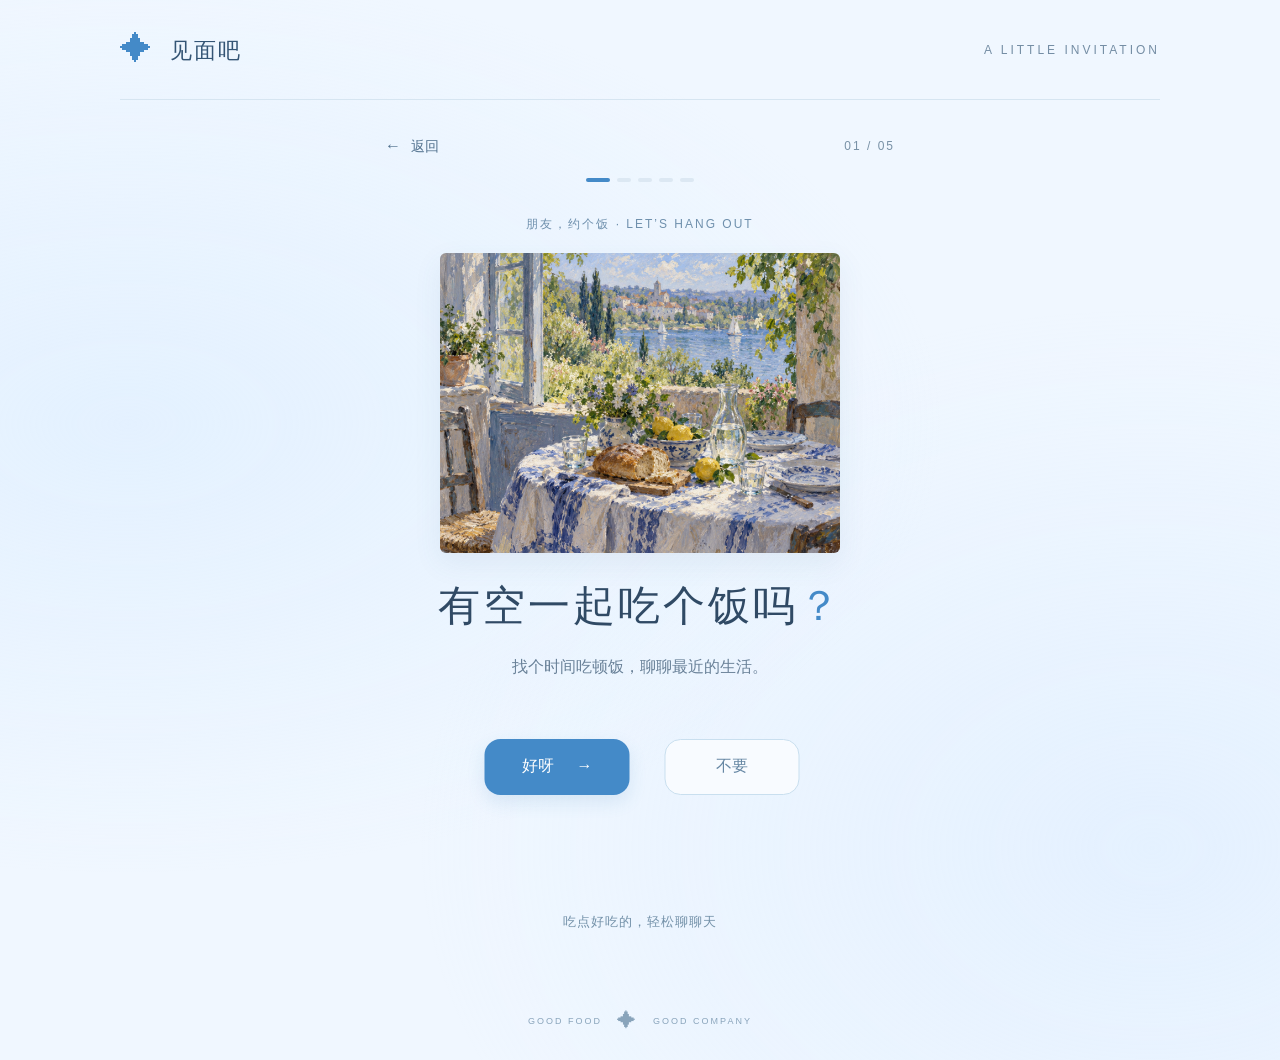
==== index.html @ f50f6c0e "Publish blue friends meal invitation with impressionist artwork and matching food poster" ====
<!doctype html>
<html lang="zh-CN"><head><meta charset="UTF-8"><meta name="viewport" content="width=device-width, initial-scale=1, viewport-fit=cover"><meta name="theme-color" content="#f0f7ff"><title>见面吧 · 一份约饭邀请</title><link rel="stylesheet" href="style.css"></head>
<body><div class="shell"><header><a class="brand" href="#1"><span>✦</span> 见面吧</a><span class="edition">A LITTLE INVITATION</span></header><main><nav class="topline"><button class="back" id="back" aria-label="返回上一页">← <span>返回</span></button><span id="stepText">01 / 05</span></nav><div class="progress" aria-label="邀约进度"><i></i><i></i><i></i><i></i><i></i></div>
<section id="page1" class="page"><div class="eyebrow">朋友，约个饭 · LET’S HANG OUT</div><img class="art" src="impressionist-table.png" alt="印象派油画：窗边浅蓝色餐桌与河畔花园"><h1>有空一起<br>吃个饭吗<span>？</span></h1><p class="subtitle">找个时间吃顿饭，聊聊最近的生活。</p><div class="play-area" id="playArea"><button id="yes" class="primary">好呀 <span>→</span></button><button id="no" class="secondary">不要</button></div><p class="whisper">吃点好吃的，轻松聊聊天</p></section>
<section id="page2" class="page" hidden><div class="eyebrow">约饭成功 · SOUNDS GOOD</div><div class="shy" aria-label="笑脸和庆祝">😄<span>🙌</span></div><h1>那就说好啦<span>！</span></h1><p class="subtitle">那就一起好好吃顿饭。<br>一起挑个好时间吧。</p><button class="primary wide" data-next="3">继续 <span>→</span></button><p class="whisper">好吃的值得一起分享</p></section>
<section id="page3" class="page" hidden><div class="eyebrow">留一点时间 · MAKE A LITTLE TIME</div><div class="small-icon">🗓️</div><h1>哪天见面呢<span>？</span></h1><p class="subtitle">选个彼此方便的时间，不用赶。</p><form id="dateForm"><label for="date">吃饭日期</label><input type="date" id="date" required><label for="time">见面时间</label><input type="time" id="time" required value="17:00"><p id="dateError" class="error" role="alert"></p><button type="submit" class="primary wide">选好了，去挑好吃的 <span>→</span></button></form></section>
<section id="page4" class="page" hidden><div class="eyebrow">一起好好吃饭 · SOMETHING DELICIOUS</div><h1>想一起吃什么<span>？</span></h1><p class="subtitle">看看今天想吃哪一口。</p><div id="foods" class="food-grid" role="group" aria-label="选择餐食"></div><p class="whisper">选中喜欢的，就安排这家口味</p></section>
<section id="page5" class="page" hidden><div class="eyebrow">约饭小票 · SEE YOU SOON</div><div class="ticket"><div class="result-art" id="resultArt" role="img" aria-label="所选餐食"></div><h1>见面吧<span>，</span><br>就这么说定了。</h1><p class="ticket-note">好好吃饭，顺便聊聊最近。</p><div class="perforation"></div><dl><div><dt>吃饭日期</dt><dd id="resultDate"></dd></div><div><dt>见面时间</dt><dd id="resultTime"></dd></div><div><dt>一起去吃</dt><dd id="resultFood"></dd></div></dl><span class="ticket-footer">GOOD FOOD · GOOD COMPANY</span></div><button id="save" class="save wide">↓ 保存海报</button><button id="share" class="share">分享约饭安排 ↗</button><p id="saveStatus" class="whisper" role="status"></p><div id="posterPreview" hidden><p>长按图片也可以保存</p><img id="posterImage" alt="约饭海报"></div></section>
</main><footer><span>GOOD FOOD</span><b>✦</b><span>GOOD COMPANY</span></footer></div><script src="app.js"></script></body></html>
---- style.css ----
:root{font-family:-apple-system,BlinkMacSystemFont,"PingFang SC","Microsoft YaHei",sans-serif;color:#304a65;background:#f0f7ff;font-synthesis:none;--blue:#448ac8;--muted:#698198}*{box-sizing:border-box}body{margin:0;background:radial-gradient(ellipse at 10% 40%,#d9ecff88,transparent 50%),radial-gradient(ellipse at 90% 80%,#d7eaff77,transparent 45%),#f0f7ff}button,a,input{-webkit-tap-highlight-color:transparent}button,input{font:inherit}button{cursor:pointer;touch-action:manipulation;border:0}button:focus-visible,a:focus-visible,input:focus-visible{outline:3px solid #2369a6;outline-offset:5px}button:active{filter:brightness(.97)}.shell{max-width:1120px;margin:auto;min-height:100svh;display:flex;flex-direction:column;padding:0 40px}header{height:100px;display:flex;align-items:center;justify-content:space-between;border-bottom:1px solid #d6e5f1}.brand{text-decoration:none;font-weight:650;font-size:22px;color:#345575;letter-spacing:2px}.brand span{font-size:32px;color:var(--blue);vertical-align:-2px;margin-right:8px}.edition{font-size:12px;letter-spacing:3px;color:#748da4}main{width:100%;max-width:510px;margin:32px auto 40px;flex:1}.topline{display:flex;align-items:center;justify-content:space-between;color:#7891a6;font-size:12px;letter-spacing:2px}.back{background:transparent;color:#52728f;padding:10px 0;min-width:65px;min-height:44px;text-align:left;font-size:16px;letter-spacing:0}.back span{font-size:14px;margin-left:6px}.progress{display:flex;gap:7px;margin:10px auto 34px;width:108px}.progress i{height:4px;width:16px;border-radius:5px;background:#dce8f3}.progress i.current{background:var(--blue);width:28px}.progress i.done{background:#a8cdec}.page{text-align:center;animation:arrive .4s ease}.page[hidden]{display:none}.eyebrow{font-size:12px;letter-spacing:2px;color:#6f90ad;margin-bottom:10px}.art{display:block;width:220px;height:190px;object-fit:cover;margin:0 auto 12px;border-radius:36px;mix-blend-mode:multiply}h1{font-family:"Songti SC","Noto Serif CJK SC",STSong,serif;font-weight:600;font-size:42px;line-height:1.42;letter-spacing:3px;margin:10px 0 15px}h1 span{color:var(--blue)}.subtitle{font-size:16px;line-height:1.9;color:var(--muted);margin:0 0 24px}.primary,.secondary,.save{border-radius:16px;min-height:56px;padding:15px 28px;font-weight:600;font-size:16px}.primary{background:var(--blue);color:white;box-shadow:0 7px 18px #4385b724}.primary span{margin-left:18px}.secondary{background:#f8fbff;color:#6687a4;border:1px solid #c9dfef}.play-area{height:190px;position:relative;width:100%;max-width:460px;margin:0 auto}.play-area button{position:absolute;top:32%;transform:translate(-50%,-50%);transition:left 360ms ease,top 360ms ease,transform 360ms ease}.play-area #yes{left:32%;z-index:10;min-width:145px}.play-area #no{left:70%;width:135px;padding:14px 6px}.play-area.escaped #yes{left:50%;top:50%;transform:translate(-50%,-50%);z-index:100}.play-area.escaped #no{transform:translate(0,0)}.whisper{font-size:13px;line-height:1.7;letter-spacing:1px;color:#7290a8;margin:15px 0}.wide{display:block;width:100%;max-width:360px;margin:26px auto 0}.shy{font-size:98px;padding:55px 0 35px;position:relative}.shy span{font-size:45px;display:inline-block;transform:rotate(14deg);margin-left:-15px}.small-icon{font-size:60px;margin:28px 0}form{text-align:left;max-width:360px;margin:34px auto 0}label{display:block;color:#476c8d;font-size:14px;margin:20px 0 10px}input{width:100%;min-width:0;min-height:58px;border:1px solid #cfdfed;border-radius:14px;padding:15px;background:#f8fbff;color:#365a78;font-size:17px;appearance:none}.error{color:#ae3e45;font-size:14px;min-height:18px;margin:8px 0}.food-grid{display:grid;grid-template-columns:repeat(3,minmax(0,1fr));gap:13px;margin:35px 0 28px}.food{background:#f8fbff;border:1px solid #d3e3f0;border-radius:20px;position:relative;min-height:112px;padding:17px 5px;color:#486b8b;transition:background .2s,border-color .2s,transform .2s}.food .emoji{font-size:33px;display:block;margin-bottom:10px}.food .check{display:none;position:absolute;right:9px;top:6px;background:#397fba;color:white;border-radius:50%;width:21px;height:21px;line-height:21px;font-size:13px}.food.selected{background:#cfe7fb;border-color:#579bd1;transform:translateY(-3px)}.food.selected .check{display:block}.ticket{max-width:360px;margin:20px auto 0;background:#fcfeff;border:1px solid #d3e5f3;border-radius:23px;padding:14px 27px 25px;box-shadow:0 12px 40px #46779a0b}.result-art{width:155px;height:125px;object-fit:cover;border-radius:30px;mix-blend-mode:multiply}.ticket h1{font-size:29px;letter-spacing:2px;margin:2px 0 12px}.ticket-note{font-size:12px;color:#6d8aa2;line-height:1.8}.perforation{border-top:1px dashed #c9dfef;margin:25px -27px}dl{margin:0}dl div{display:flex;align-items:center;justify-content:space-between;margin:15px 0;gap:10px}dt{font-size:13px;color:#7390a9}dd{font-size:15px;font-weight:600;margin:0}.ticket-footer{font-size:10px;letter-spacing:2px;display:block;margin-top:26px;color:#809fb7}.save{background:#f4d77e;color:#705725;box-shadow:0 5px 16px #e6b64017}.share{background:transparent;min-height:44px;color:#557e9f;font-size:14px;margin:10px auto 0}#posterPreview p{font-size:14px;color:#587c99}#posterImage{max-width:100%;width:300px;border-radius:15px}footer{display:flex;align-items:center;justify-content:center;gap:15px;padding:22px 0 28px;color:#89a4bb;font-size:9px;letter-spacing:2px}footer b{font-size:19px;font-weight:normal}@keyframes arrive{from{opacity:0;transform:translateY(9px)}to{opacity:1;transform:translateY(0)}}@media(min-width:800px){#page1 h1 br{display:none}.art{width:255px;height:215px}main{margin-top:24px}.food-grid{max-width:410px;margin-left:auto;margin-right:auto}}@media(max-width:560px){.shell{padding:0 24px}header{height:72px}.edition{font-size:9px;letter-spacing:1.6px}.brand{font-size:19px}main{margin:16px auto 20px}.progress{margin:6px auto 22px}h1{font-size:36px}.art{width:200px;height:175px}.eyebrow{font-size:11px;letter-spacing:1.4px}.subtitle{font-size:15px}.food-grid{gap:10px}.food{min-height:110px}footer{gap:9px;font-size:8px;letter-spacing:1px}.play-area{height:210px}.ticket{padding:12px 22px 22px}.perforation{margin-left:-22px;margin-right:-22px}}@media(prefers-reduced-motion:reduce){.page{animation:none}}

.food-art{display:block;width:44px;height:38px;object-fit:cover;border-radius:9px;margin:0 auto;mix-blend-mode:multiply}.food .emoji:has(.food-art){height:38px}

#page1 .art{width:min(100%,400px);height:auto;aspect-ratio:4/3;object-fit:cover;border-radius:6px;mix-blend-mode:normal;margin:20px auto 24px;box-shadow:0 10px 28px #42698716}@media(max-width:560px){#page1 .art{width:min(100%,330px);margin:16px auto 22px}}

#resultArt{display:flex;align-items:center;justify-content:center;margin:0 auto;font-size:90px;line-height:1;font-family:"Apple Color Emoji","Segoe UI Emoji","Noto Color Emoji",sans-serif}#resultArt img{width:100%;height:100%;object-fit:cover;border-radius:30px}
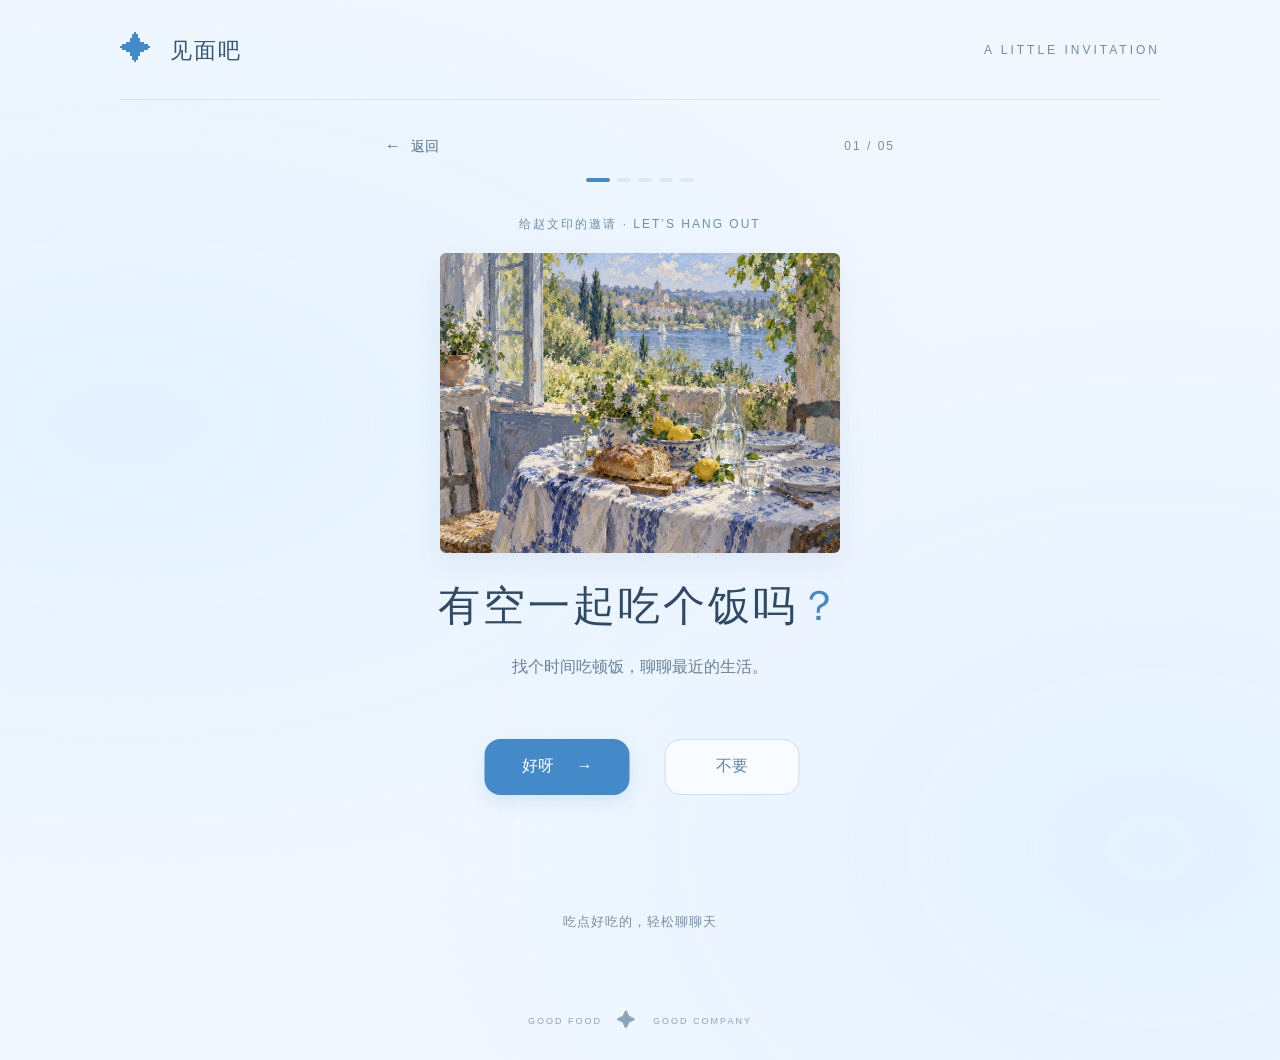
==== commit 92f87a99: "Personalize first page invitation for Zhao Wenyin" ====
--- a/index.html
+++ b/index.html
@@ -1,7 +1,7 @@
 <!doctype html>
 <html lang="zh-CN"><head><meta charset="UTF-8"><meta name="viewport" content="width=device-width, initial-scale=1, viewport-fit=cover"><meta name="theme-color" content="#f0f7ff"><title>见面吧 · 一份约饭邀请</title><link rel="stylesheet" href="style.css"></head>
 <body><div class="shell"><header><a class="brand" href="#1"><span>✦</span> 见面吧</a><span class="edition">A LITTLE INVITATION</span></header><main><nav class="topline"><button class="back" id="back" aria-label="返回上一页">← <span>返回</span></button><span id="stepText">01 / 05</span></nav><div class="progress" aria-label="邀约进度"><i></i><i></i><i></i><i></i><i></i></div>
-<section id="page1" class="page"><div class="eyebrow">朋友，约个饭 · LET’S HANG OUT</div><img class="art" src="impressionist-table.png" alt="印象派油画：窗边浅蓝色餐桌与河畔花园"><h1>有空一起<br>吃个饭吗<span>？</span></h1><p class="subtitle">找个时间吃顿饭，聊聊最近的生活。</p><div class="play-area" id="playArea"><button id="yes" class="primary">好呀 <span>→</span></button><button id="no" class="secondary">不要</button></div><p class="whisper">吃点好吃的，轻松聊聊天</p></section>
+<section id="page1" class="page"><div class="eyebrow">给赵文印的邀请 · LET’S HANG OUT</div><img class="art" src="impressionist-table.png" alt="印象派油画：窗边浅蓝色餐桌与河畔花园"><h1>有空一起<br>吃个饭吗<span>？</span></h1><p class="subtitle">找个时间吃顿饭，聊聊最近的生活。</p><div class="play-area" id="playArea"><button id="yes" class="primary">好呀 <span>→</span></button><button id="no" class="secondary">不要</button></div><p class="whisper">吃点好吃的，轻松聊聊天</p></section>
 <section id="page2" class="page" hidden><div class="eyebrow">约饭成功 · SOUNDS GOOD</div><div class="shy" aria-label="笑脸和庆祝">😄<span>🙌</span></div><h1>那就说好啦<span>！</span></h1><p class="subtitle">那就一起好好吃顿饭。<br>一起挑个好时间吧。</p><button class="primary wide" data-next="3">继续 <span>→</span></button><p class="whisper">好吃的值得一起分享</p></section>
 <section id="page3" class="page" hidden><div class="eyebrow">留一点时间 · MAKE A LITTLE TIME</div><div class="small-icon">🗓️</div><h1>哪天见面呢<span>？</span></h1><p class="subtitle">选个彼此方便的时间，不用赶。</p><form id="dateForm"><label for="date">吃饭日期</label><input type="date" id="date" required><label for="time">见面时间</label><input type="time" id="time" required value="17:00"><p id="dateError" class="error" role="alert"></p><button type="submit" class="primary wide">选好了，去挑好吃的 <span>→</span></button></form></section>
 <section id="page4" class="page" hidden><div class="eyebrow">一起好好吃饭 · SOMETHING DELICIOUS</div><h1>想一起吃什么<span>？</span></h1><p class="subtitle">看看今天想吃哪一口。</p><div id="foods" class="food-grid" role="group" aria-label="选择餐食"></div><p class="whisper">选中喜欢的，就安排这家口味</p></section>
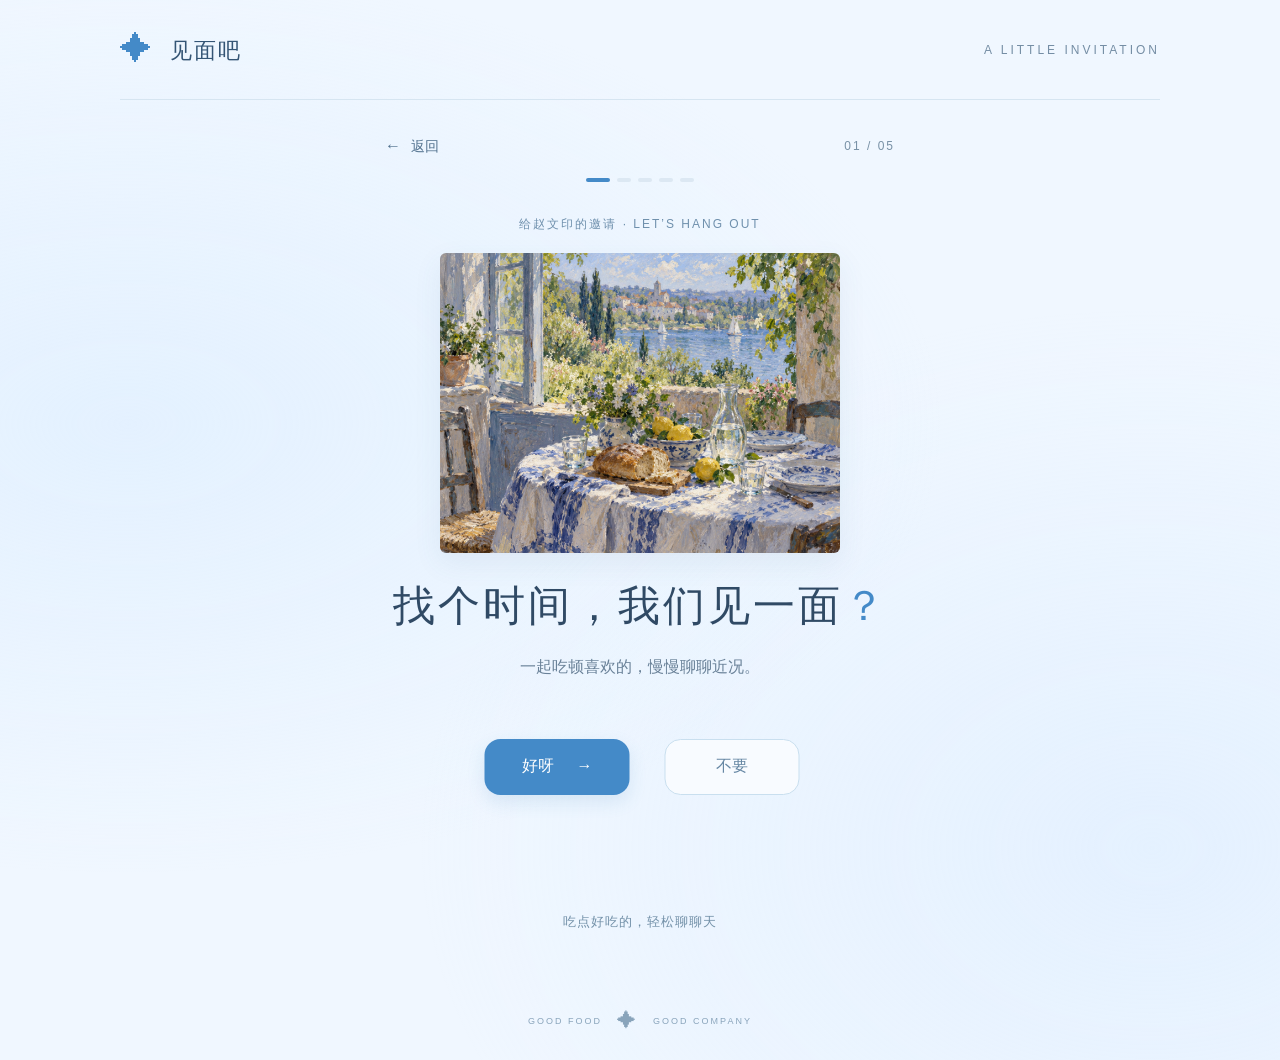
==== commit c93d697b: "Refresh invitation headline and supporting copy" ====
--- a/index.html
+++ b/index.html
@@ -1,7 +1,7 @@
 <!doctype html>
 <html lang="zh-CN"><head><meta charset="UTF-8"><meta name="viewport" content="width=device-width, initial-scale=1, viewport-fit=cover"><meta name="theme-color" content="#f0f7ff"><title>见面吧 · 一份约饭邀请</title><link rel="stylesheet" href="style.css"></head>
 <body><div class="shell"><header><a class="brand" href="#1"><span>✦</span> 见面吧</a><span class="edition">A LITTLE INVITATION</span></header><main><nav class="topline"><button class="back" id="back" aria-label="返回上一页">← <span>返回</span></button><span id="stepText">01 / 05</span></nav><div class="progress" aria-label="邀约进度"><i></i><i></i><i></i><i></i><i></i></div>
-<section id="page1" class="page"><div class="eyebrow">给赵文印的邀请 · LET’S HANG OUT</div><img class="art" src="impressionist-table.png" alt="印象派油画：窗边浅蓝色餐桌与河畔花园"><h1>有空一起<br>吃个饭吗<span>？</span></h1><p class="subtitle">找个时间吃顿饭，聊聊最近的生活。</p><div class="play-area" id="playArea"><button id="yes" class="primary">好呀 <span>→</span></button><button id="no" class="secondary">不要</button></div><p class="whisper">吃点好吃的，轻松聊聊天</p></section>
+<section id="page1" class="page"><div class="eyebrow">给赵文印的邀请 · LET’S HANG OUT</div><img class="art" src="impressionist-table.png" alt="印象派油画：窗边浅蓝色餐桌与河畔花园"><h1>找个时间，<br>我们见一面<span>？</span></h1><p class="subtitle">一起吃顿喜欢的，慢慢聊聊近况。</p><div class="play-area" id="playArea"><button id="yes" class="primary">好呀 <span>→</span></button><button id="no" class="secondary">不要</button></div><p class="whisper">吃点好吃的，轻松聊聊天</p></section>
 <section id="page2" class="page" hidden><div class="eyebrow">约饭成功 · SOUNDS GOOD</div><div class="shy" aria-label="笑脸和庆祝">😄<span>🙌</span></div><h1>那就说好啦<span>！</span></h1><p class="subtitle">那就一起好好吃顿饭。<br>一起挑个好时间吧。</p><button class="primary wide" data-next="3">继续 <span>→</span></button><p class="whisper">好吃的值得一起分享</p></section>
 <section id="page3" class="page" hidden><div class="eyebrow">留一点时间 · MAKE A LITTLE TIME</div><div class="small-icon">🗓️</div><h1>哪天见面呢<span>？</span></h1><p class="subtitle">选个彼此方便的时间，不用赶。</p><form id="dateForm"><label for="date">吃饭日期</label><input type="date" id="date" required><label for="time">见面时间</label><input type="time" id="time" required value="17:00"><p id="dateError" class="error" role="alert"></p><button type="submit" class="primary wide">选好了，去挑好吃的 <span>→</span></button></form></section>
 <section id="page4" class="page" hidden><div class="eyebrow">一起好好吃饭 · SOMETHING DELICIOUS</div><h1>想一起吃什么<span>？</span></h1><p class="subtitle">看看今天想吃哪一口。</p><div id="foods" class="food-grid" role="group" aria-label="选择餐食"></div><p class="whisper">选中喜欢的，就安排这家口味</p></section>
